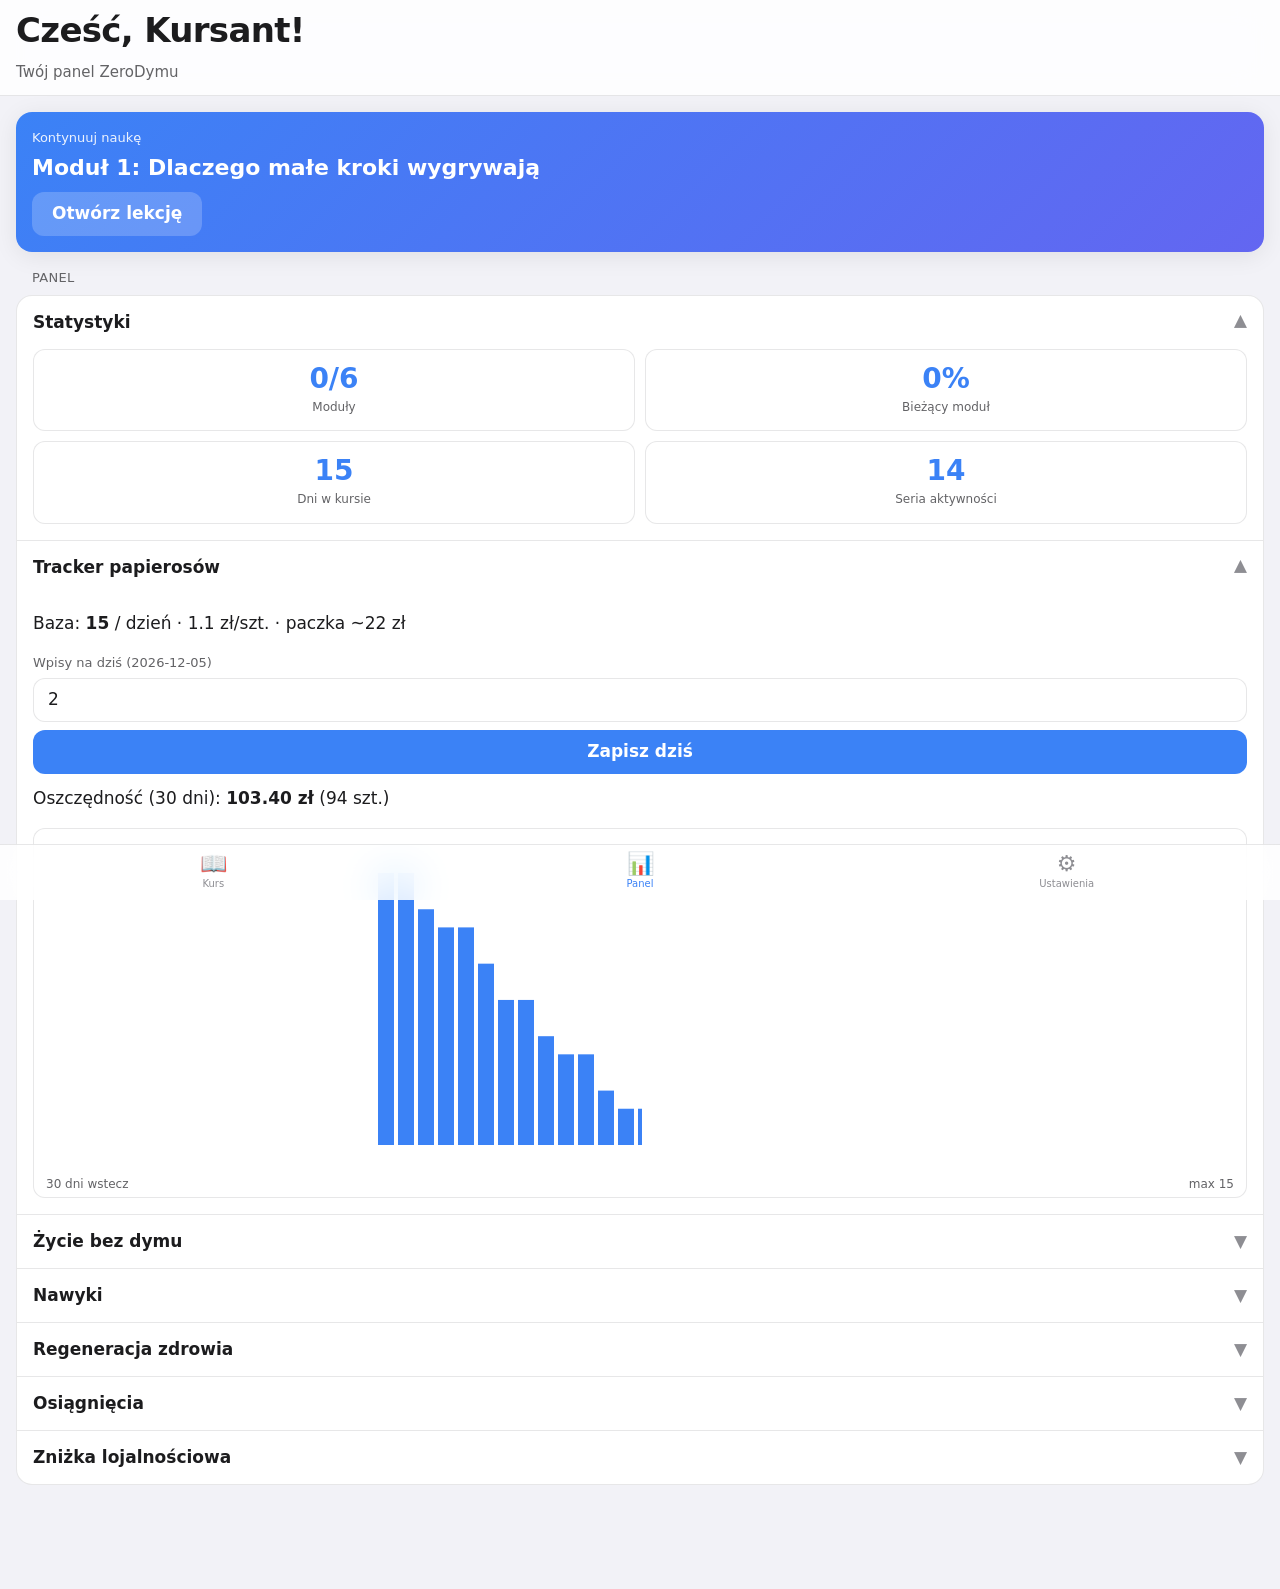
==== index.html @ 046236db "Publish ZeroDymu iOS HTML mock for GitHub Pages. Co-authored-by: Cursor <cursoragent@cursor.com>" ====
<!DOCTYPE html>
<html lang="pl" data-theme="system">
  <head>
    <meta charset="UTF-8" />
    <meta
      name="viewport"
      content="width=device-width, initial-scale=1, maximum-scale=1, viewport-fit=cover"
    />
    <meta name="apple-mobile-web-app-capable" content="yes" />
    <meta name="apple-mobile-web-app-status-bar-style" content="default" />
    <meta name="theme-color" content="#3b82f6" />
    <title>ZeroDymu</title>
    <link rel="stylesheet" href="css/tokens.css" />
    <link rel="stylesheet" href="css/components.css" />
    <link rel="stylesheet" href="css/screens.css" />
  </head>
  <body>
    <div id="app" aria-live="polite"></div>

    <script src="js/data/course.js" defer></script>
    <script src="js/logic/progress.js" defer></script>
    <script src="js/logic/quiz.js" defer></script>
    <script src="js/logic/streak.js" defer></script>
    <script src="js/logic/cigarettes.js" defer></script>
    <script src="js/logic/discount.js" defer></script>
    <script src="js/logic/achievements.js" defer></script>
    <script src="js/store.js" defer></script>
    <script src="js/render.js" defer></script>
    <script src="js/router.js" defer></script>
    <script src="js/views/quiz.js" defer></script>
    <script src="js/views/course.js" defer></script>
    <script src="js/views/dashboard.js" defer></script>
    <script src="js/views/settings.js" defer></script>
    <script src="js/app.js" defer></script>
  </body>
</html>
---- css/tokens.css ----
:root {
  --primary: #3b82f6;
  --primary-hover: #2563eb;
  --primary-muted: rgba(59, 130, 246, 0.12);
  --success: #22c55e;
  --success-muted: rgba(34, 197, 94, 0.12);
  --warning: #f59e0b;
  --danger: #ef4444;
  --danger-muted: rgba(239, 68, 68, 0.12);

  --radius-sm: 12px;
  --radius-md: 16px;
  --radius-lg: 20px;
  --radius-pill: 999px;

  --font: -apple-system, BlinkMacSystemFont, "SF Pro Text", "Segoe UI", system-ui, sans-serif;
  --touch-min: 44px;
  --transition: 180ms ease;
  --shadow-sm: 0 1px 2px rgba(0, 0, 0, 0.06), 0 4px 12px rgba(0, 0, 0, 0.04);
  --shadow-md: 0 4px 24px rgba(0, 0, 0, 0.08);

  --safe-top: env(safe-area-inset-top, 0px);
  --safe-bottom: env(safe-area-inset-bottom, 0px);
  --tab-h: 56px;
  --header-h: 52px;
}

html[data-theme="light"],
html:not([data-theme]) {
  color-scheme: light;
  --bg: #f2f2f7;
  --bg-elevated: #ffffff;
  --bg-grouped: #ffffff;
  --text: #1c1c1e;
  --text-secondary: #636366;
  --text-tertiary: #8e8e93;
  --separator: rgba(60, 60, 67, 0.12);
  --glass: rgba(255, 255, 255, 0.82);
  --overlay: rgba(0, 0, 0, 0.4);
}

html[data-theme="dark"] {
  color-scheme: dark;
  --bg: #000000;
  --bg-elevated: #1c1c1e;
  --bg-grouped: #2c2c2e;
  --text: #f5f5f7;
  --text-secondary: #aeaeb2;
  --text-tertiary: #636366;
  --separator: rgba(84, 84, 88, 0.65);
  --glass: rgba(28, 28, 30, 0.88);
  --overlay: rgba(0, 0, 0, 0.55);
}

@media (prefers-color-scheme: dark) {
  html[data-theme="system"] {
    color-scheme: dark;
    --bg: #000000;
    --bg-elevated: #1c1c1e;
    --bg-grouped: #2c2c2e;
    --text: #f5f5f7;
    --text-secondary: #aeaeb2;
    --text-tertiary: #636366;
    --separator: rgba(84, 84, 88, 0.65);
    --glass: rgba(28, 28, 30, 0.88);
    --overlay: rgba(0, 0, 0, 0.55);
  }
}

@media (prefers-color-scheme: light) {
  html[data-theme="system"] {
    color-scheme: light;
    --bg: #f2f2f7;
    --bg-elevated: #ffffff;
    --bg-grouped: #ffffff;
    --text: #1c1c1e;
    --text-secondary: #636366;
    --text-tertiary: #8e8e93;
    --separator: rgba(60, 60, 67, 0.12);
    --glass: rgba(255, 255, 255, 0.82);
    --overlay: rgba(0, 0, 0, 0.4);
  }
}

*,
*::before,
*::after {
  box-sizing: border-box;
}

html {
  -webkit-text-size-adjust: 100%;
  -webkit-tap-highlight-color: transparent;
}

body {
  margin: 0;
  font-family: var(--font);
  font-size: 17px;
  line-height: 1.47;
  color: var(--text);
  background: var(--bg);
  min-height: 100dvh;
  overflow-x: hidden;
}

button,
input,
select {
  font: inherit;
  color: inherit;
}

a {
  color: var(--primary);
  text-decoration: none;
}
---- css/components.css ----
.app-shell {
  display: flex;
  flex-direction: column;
  min-height: 100dvh;
  padding-top: var(--safe-top);
  padding-bottom: calc(var(--tab-h) + var(--safe-bottom));
}

.app-main {
  flex: 1;
  overflow-y: auto;
  -webkit-overflow-scrolling: touch;
}

.nav-header {
  position: sticky;
  top: 0;
  z-index: 20;
  display: flex;
  align-items: center;
  gap: 8px;
  min-height: var(--header-h);
  padding: 8px 16px;
  background: var(--glass);
  backdrop-filter: saturate(180%) blur(20px);
  -webkit-backdrop-filter: saturate(180%) blur(20px);
  border-bottom: 1px solid var(--separator);
}

.nav-header--large {
  flex-direction: column;
  align-items: stretch;
  padding-bottom: 12px;
}

.nav-header__row {
  display: flex;
  align-items: center;
  gap: 8px;
  width: 100%;
}

.nav-back {
  display: flex;
  align-items: center;
  justify-content: center;
  min-width: var(--touch-min);
  min-height: var(--touch-min);
  margin: -8px;
  padding: 8px;
  border: none;
  background: transparent;
  color: var(--primary);
  border-radius: var(--radius-sm);
  cursor: pointer;
  transition: transform var(--transition), opacity var(--transition);
}

.nav-back:active {
  transform: scale(0.96);
  opacity: 0.7;
}

.nav-title {
  flex: 1;
  font-size: 17px;
  font-weight: 600;
  text-align: center;
  margin: 0;
  white-space: nowrap;
  overflow: hidden;
  text-overflow: ellipsis;
}

.nav-title--large {
  font-size: 34px;
  font-weight: 700;
  letter-spacing: -0.02em;
  text-align: left;
  line-height: 1.1;
  margin-top: 4px;
}

.nav-subtitle {
  font-size: 15px;
  color: var(--text-secondary);
  margin: 4px 0 0;
}

.screen-padding {
  padding: 16px 16px 24px;
}

.tab-bar {
  position: fixed;
  bottom: 0;
  left: 0;
  right: 0;
  z-index: 30;
  display: flex;
  justify-content: space-around;
  align-items: stretch;
  min-height: var(--tab-h);
  padding-bottom: var(--safe-bottom);
  background: var(--glass);
  backdrop-filter: saturate(180%) blur(20px);
  -webkit-backdrop-filter: saturate(180%) blur(20px);
  border-top: 1px solid var(--separator);
}

.tab-bar__item {
  flex: 1;
  display: flex;
  flex-direction: column;
  align-items: center;
  justify-content: center;
  gap: 2px;
  min-height: var(--touch-min);
  padding: 6px 4px;
  border: none;
  background: transparent;
  color: var(--text-tertiary);
  font-size: 10px;
  font-weight: 500;
  cursor: pointer;
  transition: color var(--transition), transform var(--transition);
}

.tab-bar__item:active {
  transform: scale(0.95);
}

.tab-bar__item.is-active {
  color: var(--primary);
}

.tab-bar__icon {
  font-size: 22px;
  line-height: 1;
}

.card {
  background: var(--bg-elevated);
  border-radius: var(--radius-md);
  border: 1px solid var(--separator);
  box-shadow: var(--shadow-sm);
  overflow: hidden;
}

.card--interactive {
  cursor: pointer;
  transition: transform var(--transition), box-shadow var(--transition);
}

.card--interactive:active {
  transform: scale(0.98);
}

.card__body {
  padding: 16px;
}

.btn {
  display: inline-flex;
  align-items: center;
  justify-content: center;
  gap: 8px;
  min-height: var(--touch-min);
  padding: 0 20px;
  border: none;
  border-radius: var(--radius-sm);
  font-size: 17px;
  font-weight: 600;
  cursor: pointer;
  transition: transform var(--transition), background var(--transition), opacity var(--transition);
}

.btn:active {
  transform: scale(0.98);
}

.btn--primary {
  background: var(--primary);
  color: #fff;
}

.btn--primary:disabled {
  opacity: 0.45;
  cursor: not-allowed;
  transform: none;
}

.btn--secondary {
  background: var(--primary-muted);
  color: var(--primary);
}

.btn--ghost {
  background: transparent;
  color: var(--primary);
}

.btn--block {
  display: flex;
  width: 100%;
}

.badge {
  display: inline-flex;
  align-items: center;
  padding: 4px 10px;
  border-radius: var(--radius-pill);
  font-size: 12px;
  font-weight: 600;
}

.badge--locked {
  background: var(--separator);
  color: var(--text-secondary);
}

.badge--progress {
  background: var(--primary-muted);
  color: var(--primary);
}

.badge--done {
  background: var(--success-muted);
  color: var(--success);
}

.progress-bar {
  height: 6px;
  background: var(--separator);
  border-radius: var(--radius-pill);
  overflow: hidden;
}

.progress-bar__fill {
  height: 100%;
  background: var(--primary);
  border-radius: var(--radius-pill);
  transition: width 300ms ease;
}

.grouped-section {
  margin-bottom: 24px;
}

.grouped-section__title {
  font-size: 13px;
  font-weight: 400;
  color: var(--text-secondary);
  text-transform: uppercase;
  letter-spacing: 0.02em;
  margin: 0 0 8px 16px;
}

.accordion {
  border-radius: var(--radius-md);
  overflow: hidden;
  border: 1px solid var(--separator);
  background: var(--bg-grouped);
}

.accordion__item {
  border-bottom: 1px solid var(--separator);
}

.accordion__item:last-child {
  border-bottom: none;
}

.accordion__trigger {
  display: flex;
  align-items: center;
  justify-content: space-between;
  width: 100%;
  min-height: var(--touch-min);
  padding: 14px 16px;
  border: none;
  background: transparent;
  text-align: left;
  font-size: 17px;
  font-weight: 600;
  cursor: pointer;
  transition: background var(--transition);
}

.accordion__trigger:active {
  background: var(--separator);
}

.accordion__chevron {
  color: var(--text-tertiary);
  transition: transform var(--transition);
}

.accordion__item.is-open .accordion__chevron {
  transform: rotate(180deg);
}

.accordion__panel {
  display: none;
  padding: 0 16px 16px;
}

.accordion__item.is-open .accordion__panel {
  display: block;
}

.quiz-option {
  display: flex;
  align-items: flex-start;
  gap: 12px;
  width: 100%;
  min-height: var(--touch-min);
  padding: 14px 16px;
  margin-bottom: 8px;
  border: 1px solid var(--separator);
  border-radius: var(--radius-sm);
  background: var(--bg-elevated);
  text-align: left;
  cursor: pointer;
  transition: border-color var(--transition), background var(--transition), transform var(--transition);
}

.quiz-option:active {
  transform: scale(0.99);
}

.quiz-option.is-selected {
  border-color: var(--primary);
  background: var(--primary-muted);
}

.quiz-option.is-correct {
  border-color: var(--success);
  background: var(--success-muted);
}

.quiz-option.is-wrong {
  border-color: var(--danger);
  background: var(--danger-muted);
}

.skeleton {
  background: linear-gradient(90deg, var(--separator) 25%, transparent 50%, var(--separator) 75%);
  background-size: 200% 100%;
  animation: shimmer 1.2s infinite;
  border-radius: var(--radius-sm);
}

@keyframes shimmer {
  0% {
    background-position: 200% 0;
  }
  100% {
    background-position: -200% 0;
  }
}

.empty-state {
  text-align: center;
  padding: 32px 16px;
  color: var(--text-secondary);
}

.empty-state__icon {
  font-size: 40px;
  margin-bottom: 8px;
}

.toast {
  position: fixed;
  left: 16px;
  right: 16px;
  bottom: calc(var(--tab-h) + var(--safe-bottom) + 12px);
  z-index: 50;
  padding: 14px 16px;
  background: var(--bg-elevated);
  border: 1px solid var(--separator);
  border-radius: var(--radius-md);
  box-shadow: var(--shadow-md);
  font-size: 15px;
  animation: slideUp 250ms ease;
}

@keyframes slideUp {
  from {
    opacity: 0;
    transform: translateY(12px);
  }
  to {
    opacity: 1;
    transform: translateY(0);
  }
}

.list-row {
  display: flex;
  align-items: center;
  gap: 12px;
  padding: 14px 16px;
  border-bottom: 1px solid var(--separator);
}

.list-row:last-child {
  border-bottom: none;
}

.list-row--locked {
  opacity: 0.55;
}

.list-row__icon {
  width: 36px;
  height: 36px;
  display: flex;
  align-items: center;
  justify-content: center;
  border-radius: 10px;
  background: var(--primary-muted);
  font-size: 18px;
  flex-shrink: 0;
}

.list-row__content {
  flex: 1;
  min-width: 0;
}

.list-row__title {
  font-weight: 600;
  margin: 0;
  font-size: 17px;
}

.list-row__meta {
  font-size: 13px;
  color: var(--text-secondary);
  margin: 2px 0 0;
}

.field-label {
  display: block;
  font-size: 13px;
  color: var(--text-secondary);
  margin-bottom: 6px;
}

.field-input {
  width: 100%;
  min-height: var(--touch-min);
  padding: 0 14px;
  border: 1px solid var(--separator);
  border-radius: var(--radius-sm);
  background: var(--bg-elevated);
}

.field-input:focus {
  outline: 2px solid var(--primary);
  outline-offset: 0;
}
---- css/screens.css ----
.stack {
  display: flex;
  flex-direction: column;
  gap: 12px;
}

.module-card {
  padding: 16px;
}

.module-card__header {
  display: flex;
  align-items: flex-start;
  justify-content: space-between;
  gap: 12px;
  margin-bottom: 10px;
}

.module-card__num {
  font-size: 13px;
  font-weight: 600;
  color: var(--primary);
}

.module-card__title {
  font-size: 20px;
  font-weight: 700;
  margin: 4px 0 6px;
  letter-spacing: -0.02em;
}

.module-card__desc {
  font-size: 15px;
  color: var(--text-secondary);
  margin: 0 0 12px;
  line-height: 1.45;
}

.cta-hero {
  background: linear-gradient(135deg, var(--primary) 0%, #6366f1 100%);
  color: #fff;
  border: none;
  box-shadow: var(--shadow-md);
}

.cta-hero .module-card__desc,
.cta-hero .nav-subtitle {
  color: rgba(255, 255, 255, 0.85);
}

.cta-hero .btn--secondary {
  background: rgba(255, 255, 255, 0.2);
  color: #fff;
}

.lesson-reader {
  max-width: 680px;
  margin: 0 auto;
}

.lesson-toc {
  padding: 14px 16px;
  margin-bottom: 16px;
  background: var(--bg-elevated);
  border-radius: var(--radius-md);
  border: 1px solid var(--separator);
}

.lesson-toc__title {
  font-size: 13px;
  font-weight: 600;
  color: var(--text-secondary);
  margin: 0 0 8px;
  text-transform: uppercase;
}

.lesson-toc ul {
  margin: 0;
  padding-left: 18px;
}

.lesson-toc a {
  font-size: 15px;
  line-height: 1.8;
}

.callout {
  padding: 16px;
  margin: 20px 0;
  border-radius: var(--radius-md);
  border-left: 4px solid var(--primary);
  background: var(--primary-muted);
}

.callout--task {
  border-left-color: var(--warning);
  background: rgba(245, 158, 11, 0.12);
}

.callout__label {
  font-size: 12px;
  font-weight: 700;
  text-transform: uppercase;
  letter-spacing: 0.04em;
  margin-bottom: 6px;
  color: var(--primary);
}

.callout--task .callout__label {
  color: var(--warning);
}

.lesson-content h2 {
  font-size: 22px;
  font-weight: 700;
  margin: 28px 0 12px;
  letter-spacing: -0.02em;
}

.lesson-content h3 {
  font-size: 18px;
  font-weight: 600;
  margin: 20px 0 8px;
}

.lesson-content p {
  margin: 0 0 14px;
  line-height: 1.58;
  color: var(--text);
}

.lesson-content ul,
.lesson-content ol {
  margin: 0 0 16px;
  padding-left: 22px;
  line-height: 1.55;
}

.stats-grid {
  display: grid;
  grid-template-columns: 1fr 1fr;
  gap: 10px;
}

.stat-tile {
  padding: 14px;
  text-align: center;
  background: var(--bg-elevated);
  border-radius: var(--radius-sm);
  border: 1px solid var(--separator);
}

.stat-tile__value {
  font-size: 28px;
  font-weight: 700;
  color: var(--primary);
  line-height: 1.1;
}

.stat-tile__label {
  font-size: 12px;
  color: var(--text-secondary);
  margin-top: 4px;
}

.chart-wrap {
  margin-top: 12px;
  padding: 12px 8px 4px;
  background: var(--bg-elevated);
  border-radius: var(--radius-sm);
  border: 1px solid var(--separator);
}

.chart-legend {
  display: flex;
  justify-content: space-between;
  font-size: 12px;
  color: var(--text-secondary);
  margin-top: 8px;
  padding: 0 4px;
}

.milestone-pills {
  display: flex;
  flex-wrap: wrap;
  gap: 8px;
  margin-top: 12px;
}

.milestone-pill {
  display: inline-flex;
  align-items: center;
  gap: 6px;
  padding: 8px 12px;
  border-radius: var(--radius-pill);
  font-size: 13px;
  font-weight: 600;
  border: 1px solid var(--separator);
  background: var(--bg-elevated);
  color: var(--text-secondary);
}

.milestone-pill.is-done {
  border-color: var(--success);
  background: var(--success-muted);
  color: var(--success);
}

.health-timeline {
  position: relative;
  padding-left: 20px;
  margin-top: 8px;
}

.health-timeline::before {
  content: "";
  position: absolute;
  left: 5px;
  top: 4px;
  bottom: 4px;
  width: 2px;
  background: var(--separator);
}

.health-step {
  position: relative;
  padding-bottom: 16px;
}

.health-step::before {
  content: "";
  position: absolute;
  left: -20px;
  top: 6px;
  width: 12px;
  height: 12px;
  border-radius: 50%;
  background: var(--separator);
  border: 2px solid var(--bg-grouped);
}

.health-step.is-done::before {
  background: var(--success);
}

.health-step__title {
  font-weight: 600;
  margin: 0 0 4px;
}

.health-step__desc {
  font-size: 14px;
  color: var(--text-secondary);
  margin: 0;
}

.achievement-row {
  display: flex;
  align-items: center;
  gap: 12px;
  padding: 10px 0;
  border-bottom: 1px solid var(--separator);
}

.achievement-row:last-child {
  border-bottom: none;
}

.achievement-row.is-unlocked .achievement-row__icon {
  filter: none;
  opacity: 1;
}

.achievement-row__icon {
  font-size: 28px;
  opacity: 0.35;
  filter: grayscale(1);
}

.discount-code {
  display: flex;
  align-items: center;
  justify-content: space-between;
  gap: 12px;
  padding: 14px;
  margin-top: 12px;
  background: var(--primary-muted);
  border-radius: var(--radius-sm);
  font-family: ui-monospace, monospace;
  font-weight: 600;
  font-size: 16px;
}

.habit-item {
  display: flex;
  align-items: center;
  gap: 12px;
  padding: 10px 0;
}

.habit-check {
  width: 28px;
  height: 28px;
  border-radius: 8px;
  border: 2px solid var(--separator);
  background: var(--bg-elevated);
  display: flex;
  align-items: center;
  justify-content: center;
  cursor: pointer;
  transition: background var(--transition), border-color var(--transition);
}

.habit-check.is-checked {
  background: var(--success);
  border-color: var(--success);
  color: #fff;
}

.quiz-result {
  padding: 14px;
  margin-top: 12px;
  border-radius: var(--radius-sm);
  font-size: 15px;
}

.quiz-result--ok {
  background: var(--success-muted);
  color: var(--success);
}

.quiz-result--fail {
  background: var(--danger-muted);
  color: var(--danger);
}

.settings-row {
  display: flex;
  align-items: center;
  justify-content: space-between;
  min-height: var(--touch-min);
  padding: 4px 0;
}

.segmented {
  display: flex;
  background: var(--separator);
  border-radius: var(--radius-sm);
  padding: 2px;
  gap: 2px;
}

.segmented__btn {
  flex: 1;
  min-height: 36px;
  padding: 0 8px;
  border: none;
  border-radius: 10px;
  background: transparent;
  font-size: 13px;
  font-weight: 600;
  color: var(--text-secondary);
  cursor: pointer;
}

.segmented__btn.is-active {
  background: var(--bg-elevated);
  color: var(--text);
  box-shadow: var(--shadow-sm);
}

.loading-screen {
  padding: 24px 16px;
}

.loading-screen .skeleton {
  height: 80px;
  margin-bottom: 12px;
}

.error-banner {
  padding: 16px;
  margin: 16px;
  background: var(--danger-muted);
  border-radius: var(--radius-md);
  color: var(--danger);
}
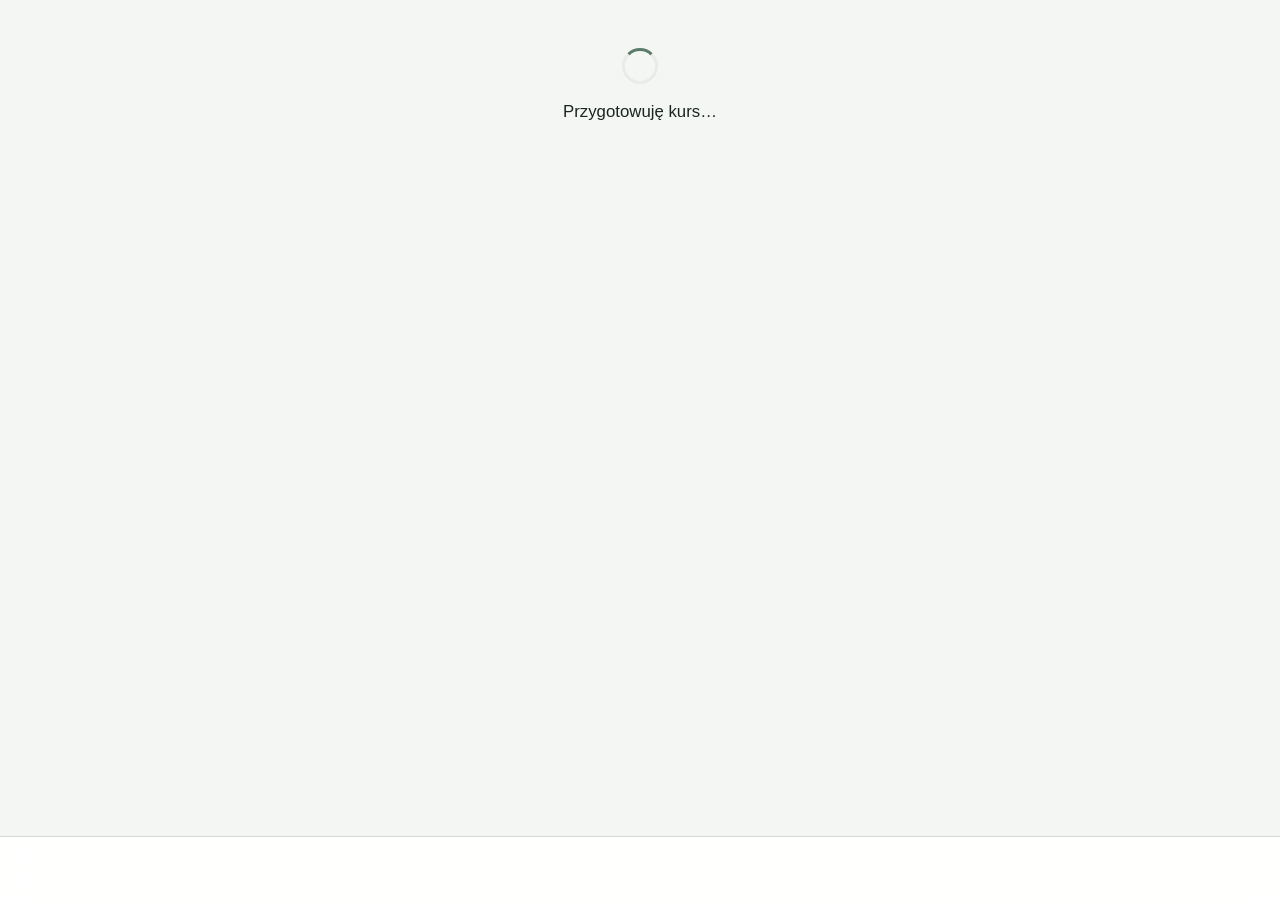
==== commit 52dfcc05: "feat(sonnet): pierwszy szkielet mocka na GitHub Pages Dodaje wariant sonnet/ z zakładkami Kurs, Pane" ====
--- a/index.html
+++ b/index.html
@@ -1,36 +1,13 @@
 <!DOCTYPE html>
-<html lang="pl" data-theme="system">
+<html lang="pl">
   <head>
     <meta charset="UTF-8" />
-    <meta
-      name="viewport"
-      content="width=device-width, initial-scale=1, maximum-scale=1, viewport-fit=cover"
-    />
-    <meta name="apple-mobile-web-app-capable" content="yes" />
-    <meta name="apple-mobile-web-app-status-bar-style" content="default" />
-    <meta name="theme-color" content="#3b82f6" />
+    <meta name="viewport" content="width=device-width, initial-scale=1" />
+    <meta http-equiv="refresh" content="0; url=./sonnet/" />
+    <link rel="canonical" href="./sonnet/" />
     <title>ZeroDymu</title>
-    <link rel="stylesheet" href="css/tokens.css" />
-    <link rel="stylesheet" href="css/components.css" />
-    <link rel="stylesheet" href="css/screens.css" />
   </head>
   <body>
-    <div id="app" aria-live="polite"></div>
-
-    <script src="js/data/course.js" defer></script>
-    <script src="js/logic/progress.js" defer></script>
-    <script src="js/logic/quiz.js" defer></script>
-    <script src="js/logic/streak.js" defer></script>
-    <script src="js/logic/cigarettes.js" defer></script>
-    <script src="js/logic/discount.js" defer></script>
-    <script src="js/logic/achievements.js" defer></script>
-    <script src="js/store.js" defer></script>
-    <script src="js/render.js" defer></script>
-    <script src="js/router.js" defer></script>
-    <script src="js/views/quiz.js" defer></script>
-    <script src="js/views/course.js" defer></script>
-    <script src="js/views/dashboard.js" defer></script>
-    <script src="js/views/settings.js" defer></script>
-    <script src="js/app.js" defer></script>
+    <p><a href="./sonnet/">Otwórz prototyp ZeroDymu (Sonnet)</a></p>
   </body>
 </html>
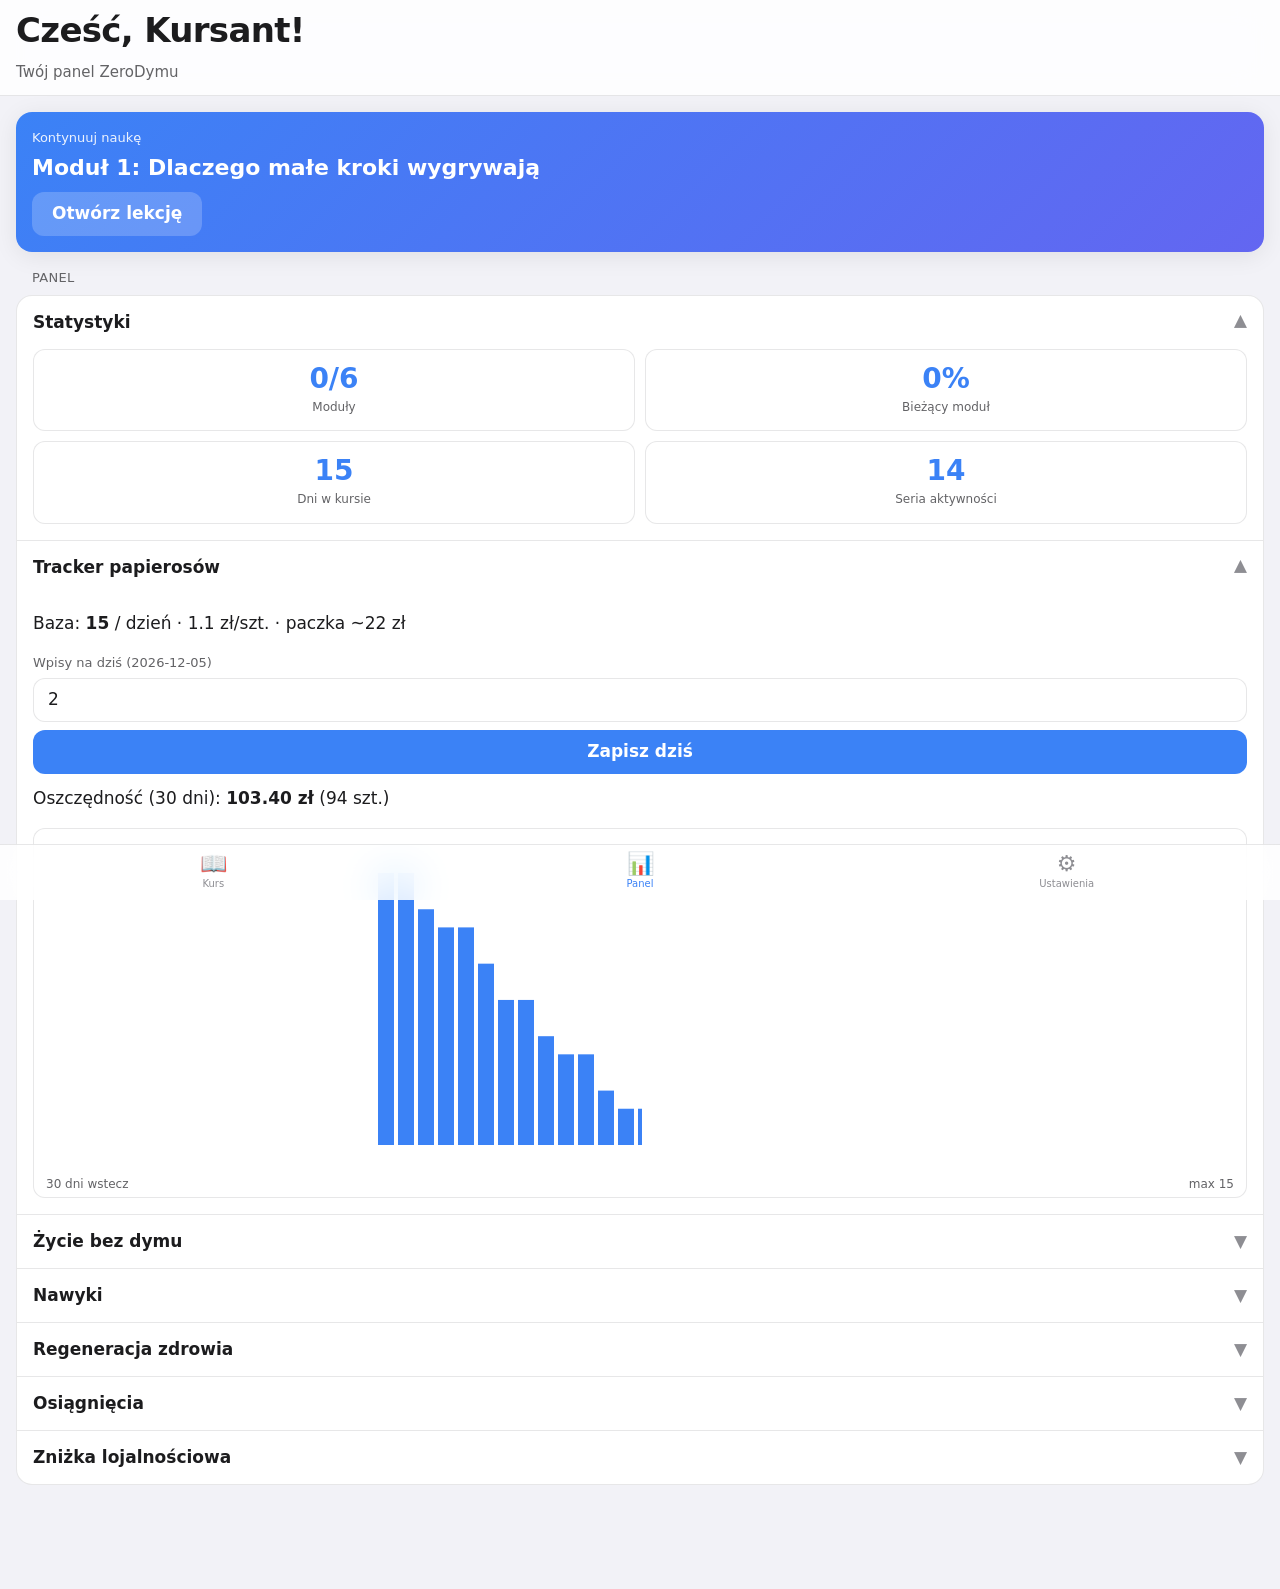
==== commit e16c64ee: "fix: korzeń serwuje starą wersję, /sonnet bieżący prototyp Usuwa przekierowanie z głównego adresu. W" ====
--- a/index.html
+++ b/index.html
@@ -1,13 +1,36 @@
 <!DOCTYPE html>
-<html lang="pl">
+<html lang="pl" data-theme="system">
   <head>
     <meta charset="UTF-8" />
-    <meta name="viewport" content="width=device-width, initial-scale=1" />
-    <meta http-equiv="refresh" content="0; url=./sonnet/" />
-    <link rel="canonical" href="./sonnet/" />
+    <meta
+      name="viewport"
+      content="width=device-width, initial-scale=1, maximum-scale=1, viewport-fit=cover"
+    />
+    <meta name="apple-mobile-web-app-capable" content="yes" />
+    <meta name="apple-mobile-web-app-status-bar-style" content="default" />
+    <meta name="theme-color" content="#3b82f6" />
     <title>ZeroDymu</title>
+    <link rel="stylesheet" href="css/tokens.css" />
+    <link rel="stylesheet" href="css/components.css" />
+    <link rel="stylesheet" href="css/screens.css" />
   </head>
   <body>
-    <p><a href="./sonnet/">Otwórz prototyp ZeroDymu (Sonnet)</a></p>
+    <div id="app" aria-live="polite"></div>
+
+    <script src="js/data/course.js" defer></script>
+    <script src="js/logic/progress.js" defer></script>
+    <script src="js/logic/quiz.js" defer></script>
+    <script src="js/logic/streak.js" defer></script>
+    <script src="js/logic/cigarettes.js" defer></script>
+    <script src="js/logic/discount.js" defer></script>
+    <script src="js/logic/achievements.js" defer></script>
+    <script src="js/store.js" defer></script>
+    <script src="js/render.js" defer></script>
+    <script src="js/router.js" defer></script>
+    <script src="js/views/quiz.js" defer></script>
+    <script src="js/views/course.js" defer></script>
+    <script src="js/views/dashboard.js" defer></script>
+    <script src="js/views/settings.js" defer></script>
+    <script src="js/app.js" defer></script>
   </body>
 </html>
--- a/css/tokens.css
+++ b/css/tokens.css
@@ -0,0 +1,117 @@
+:root {
+  --primary: #3b82f6;
+  --primary-hover: #2563eb;
+  --primary-muted: rgba(59, 130, 246, 0.12);
+  --success: #22c55e;
+  --success-muted: rgba(34, 197, 94, 0.12);
+  --warning: #f59e0b;
+  --danger: #ef4444;
+  --danger-muted: rgba(239, 68, 68, 0.12);
+
+  --radius-sm: 12px;
+  --radius-md: 16px;
+  --radius-lg: 20px;
+  --radius-pill: 999px;
+
+  --font: -apple-system, BlinkMacSystemFont, "SF Pro Text", "Segoe UI", system-ui, sans-serif;
+  --touch-min: 44px;
+  --transition: 180ms ease;
+  --shadow-sm: 0 1px 2px rgba(0, 0, 0, 0.06), 0 4px 12px rgba(0, 0, 0, 0.04);
+  --shadow-md: 0 4px 24px rgba(0, 0, 0, 0.08);
+
+  --safe-top: env(safe-area-inset-top, 0px);
+  --safe-bottom: env(safe-area-inset-bottom, 0px);
+  --tab-h: 56px;
+  --header-h: 52px;
+}
+
+html[data-theme="light"],
+html:not([data-theme]) {
+  color-scheme: light;
+  --bg: #f2f2f7;
+  --bg-elevated: #ffffff;
+  --bg-grouped: #ffffff;
+  --text: #1c1c1e;
+  --text-secondary: #636366;
+  --text-tertiary: #8e8e93;
+  --separator: rgba(60, 60, 67, 0.12);
+  --glass: rgba(255, 255, 255, 0.82);
+  --overlay: rgba(0, 0, 0, 0.4);
+}
+
+html[data-theme="dark"] {
+  color-scheme: dark;
+  --bg: #000000;
+  --bg-elevated: #1c1c1e;
+  --bg-grouped: #2c2c2e;
+  --text: #f5f5f7;
+  --text-secondary: #aeaeb2;
+  --text-tertiary: #636366;
+  --separator: rgba(84, 84, 88, 0.65);
+  --glass: rgba(28, 28, 30, 0.88);
+  --overlay: rgba(0, 0, 0, 0.55);
+}
+
+@media (prefers-color-scheme: dark) {
+  html[data-theme="system"] {
+    color-scheme: dark;
+    --bg: #000000;
+    --bg-elevated: #1c1c1e;
+    --bg-grouped: #2c2c2e;
+    --text: #f5f5f7;
+    --text-secondary: #aeaeb2;
+    --text-tertiary: #636366;
+    --separator: rgba(84, 84, 88, 0.65);
+    --glass: rgba(28, 28, 30, 0.88);
+    --overlay: rgba(0, 0, 0, 0.55);
+  }
+}
+
+@media (prefers-color-scheme: light) {
+  html[data-theme="system"] {
+    color-scheme: light;
+    --bg: #f2f2f7;
+    --bg-elevated: #ffffff;
+    --bg-grouped: #ffffff;
+    --text: #1c1c1e;
+    --text-secondary: #636366;
+    --text-tertiary: #8e8e93;
+    --separator: rgba(60, 60, 67, 0.12);
+    --glass: rgba(255, 255, 255, 0.82);
+    --overlay: rgba(0, 0, 0, 0.4);
+  }
+}
+
+*,
+*::before,
+*::after {
+  box-sizing: border-box;
+}
+
+html {
+  -webkit-text-size-adjust: 100%;
+  -webkit-tap-highlight-color: transparent;
+}
+
+body {
+  margin: 0;
+  font-family: var(--font);
+  font-size: 17px;
+  line-height: 1.47;
+  color: var(--text);
+  background: var(--bg);
+  min-height: 100dvh;
+  overflow-x: hidden;
+}
+
+button,
+input,
+select {
+  font: inherit;
+  color: inherit;
+}
+
+a {
+  color: var(--primary);
+  text-decoration: none;
+}
--- a/css/components.css
+++ b/css/components.css
@@ -0,0 +1,464 @@
+.app-shell {
+  display: flex;
+  flex-direction: column;
+  min-height: 100dvh;
+  padding-top: var(--safe-top);
+  padding-bottom: calc(var(--tab-h) + var(--safe-bottom));
+}
+
+.app-main {
+  flex: 1;
+  overflow-y: auto;
+  -webkit-overflow-scrolling: touch;
+}
+
+.nav-header {
+  position: sticky;
+  top: 0;
+  z-index: 20;
+  display: flex;
+  align-items: center;
+  gap: 8px;
+  min-height: var(--header-h);
+  padding: 8px 16px;
+  background: var(--glass);
+  backdrop-filter: saturate(180%) blur(20px);
+  -webkit-backdrop-filter: saturate(180%) blur(20px);
+  border-bottom: 1px solid var(--separator);
+}
+
+.nav-header--large {
+  flex-direction: column;
+  align-items: stretch;
+  padding-bottom: 12px;
+}
+
+.nav-header__row {
+  display: flex;
+  align-items: center;
+  gap: 8px;
+  width: 100%;
+}
+
+.nav-back {
+  display: flex;
+  align-items: center;
+  justify-content: center;
+  min-width: var(--touch-min);
+  min-height: var(--touch-min);
+  margin: -8px;
+  padding: 8px;
+  border: none;
+  background: transparent;
+  color: var(--primary);
+  border-radius: var(--radius-sm);
+  cursor: pointer;
+  transition: transform var(--transition), opacity var(--transition);
+}
+
+.nav-back:active {
+  transform: scale(0.96);
+  opacity: 0.7;
+}
+
+.nav-title {
+  flex: 1;
+  font-size: 17px;
+  font-weight: 600;
+  text-align: center;
+  margin: 0;
+  white-space: nowrap;
+  overflow: hidden;
+  text-overflow: ellipsis;
+}
+
+.nav-title--large {
+  font-size: 34px;
+  font-weight: 700;
+  letter-spacing: -0.02em;
+  text-align: left;
+  line-height: 1.1;
+  margin-top: 4px;
+}
+
+.nav-subtitle {
+  font-size: 15px;
+  color: var(--text-secondary);
+  margin: 4px 0 0;
+}
+
+.screen-padding {
+  padding: 16px 16px 24px;
+}
+
+.tab-bar {
+  position: fixed;
+  bottom: 0;
+  left: 0;
+  right: 0;
+  z-index: 30;
+  display: flex;
+  justify-content: space-around;
+  align-items: stretch;
+  min-height: var(--tab-h);
+  padding-bottom: var(--safe-bottom);
+  background: var(--glass);
+  backdrop-filter: saturate(180%) blur(20px);
+  -webkit-backdrop-filter: saturate(180%) blur(20px);
+  border-top: 1px solid var(--separator);
+}
+
+.tab-bar__item {
+  flex: 1;
+  display: flex;
+  flex-direction: column;
+  align-items: center;
+  justify-content: center;
+  gap: 2px;
+  min-height: var(--touch-min);
+  padding: 6px 4px;
+  border: none;
+  background: transparent;
+  color: var(--text-tertiary);
+  font-size: 10px;
+  font-weight: 500;
+  cursor: pointer;
+  transition: color var(--transition), transform var(--transition);
+}
+
+.tab-bar__item:active {
+  transform: scale(0.95);
+}
+
+.tab-bar__item.is-active {
+  color: var(--primary);
+}
+
+.tab-bar__icon {
+  font-size: 22px;
+  line-height: 1;
+}
+
+.card {
+  background: var(--bg-elevated);
+  border-radius: var(--radius-md);
+  border: 1px solid var(--separator);
+  box-shadow: var(--shadow-sm);
+  overflow: hidden;
+}
+
+.card--interactive {
+  cursor: pointer;
+  transition: transform var(--transition), box-shadow var(--transition);
+}
+
+.card--interactive:active {
+  transform: scale(0.98);
+}
+
+.card__body {
+  padding: 16px;
+}
+
+.btn {
+  display: inline-flex;
+  align-items: center;
+  justify-content: center;
+  gap: 8px;
+  min-height: var(--touch-min);
+  padding: 0 20px;
+  border: none;
+  border-radius: var(--radius-sm);
+  font-size: 17px;
+  font-weight: 600;
+  cursor: pointer;
+  transition: transform var(--transition), background var(--transition), opacity var(--transition);
+}
+
+.btn:active {
+  transform: scale(0.98);
+}
+
+.btn--primary {
+  background: var(--primary);
+  color: #fff;
+}
+
+.btn--primary:disabled {
+  opacity: 0.45;
+  cursor: not-allowed;
+  transform: none;
+}
+
+.btn--secondary {
+  background: var(--primary-muted);
+  color: var(--primary);
+}
+
+.btn--ghost {
+  background: transparent;
+  color: var(--primary);
+}
+
+.btn--block {
+  display: flex;
+  width: 100%;
+}
+
+.badge {
+  display: inline-flex;
+  align-items: center;
+  padding: 4px 10px;
+  border-radius: var(--radius-pill);
+  font-size: 12px;
+  font-weight: 600;
+}
+
+.badge--locked {
+  background: var(--separator);
+  color: var(--text-secondary);
+}
+
+.badge--progress {
+  background: var(--primary-muted);
+  color: var(--primary);
+}
+
+.badge--done {
+  background: var(--success-muted);
+  color: var(--success);
+}
+
+.progress-bar {
+  height: 6px;
+  background: var(--separator);
+  border-radius: var(--radius-pill);
+  overflow: hidden;
+}
+
+.progress-bar__fill {
+  height: 100%;
+  background: var(--primary);
+  border-radius: var(--radius-pill);
+  transition: width 300ms ease;
+}
+
+.grouped-section {
+  margin-bottom: 24px;
+}
+
+.grouped-section__title {
+  font-size: 13px;
+  font-weight: 400;
+  color: var(--text-secondary);
+  text-transform: uppercase;
+  letter-spacing: 0.02em;
+  margin: 0 0 8px 16px;
+}
+
+.accordion {
+  border-radius: var(--radius-md);
+  overflow: hidden;
+  border: 1px solid var(--separator);
+  background: var(--bg-grouped);
+}
+
+.accordion__item {
+  border-bottom: 1px solid var(--separator);
+}
+
+.accordion__item:last-child {
+  border-bottom: none;
+}
+
+.accordion__trigger {
+  display: flex;
+  align-items: center;
+  justify-content: space-between;
+  width: 100%;
+  min-height: var(--touch-min);
+  padding: 14px 16px;
+  border: none;
+  background: transparent;
+  text-align: left;
+  font-size: 17px;
+  font-weight: 600;
+  cursor: pointer;
+  transition: background var(--transition);
+}
+
+.accordion__trigger:active {
+  background: var(--separator);
+}
+
+.accordion__chevron {
+  color: var(--text-tertiary);
+  transition: transform var(--transition);
+}
+
+.accordion__item.is-open .accordion__chevron {
+  transform: rotate(180deg);
+}
+
+.accordion__panel {
+  display: none;
+  padding: 0 16px 16px;
+}
+
+.accordion__item.is-open .accordion__panel {
+  display: block;
+}
+
+.quiz-option {
+  display: flex;
+  align-items: flex-start;
+  gap: 12px;
+  width: 100%;
+  min-height: var(--touch-min);
+  padding: 14px 16px;
+  margin-bottom: 8px;
+  border: 1px solid var(--separator);
+  border-radius: var(--radius-sm);
+  background: var(--bg-elevated);
+  text-align: left;
+  cursor: pointer;
+  transition: border-color var(--transition), background var(--transition), transform var(--transition);
+}
+
+.quiz-option:active {
+  transform: scale(0.99);
+}
+
+.quiz-option.is-selected {
+  border-color: var(--primary);
+  background: var(--primary-muted);
+}
+
+.quiz-option.is-correct {
+  border-color: var(--success);
+  background: var(--success-muted);
+}
+
+.quiz-option.is-wrong {
+  border-color: var(--danger);
+  background: var(--danger-muted);
+}
+
+.skeleton {
+  background: linear-gradient(90deg, var(--separator) 25%, transparent 50%, var(--separator) 75%);
+  background-size: 200% 100%;
+  animation: shimmer 1.2s infinite;
+  border-radius: var(--radius-sm);
+}
+
+@keyframes shimmer {
+  0% {
+    background-position: 200% 0;
+  }
+  100% {
+    background-position: -200% 0;
+  }
+}
+
+.empty-state {
+  text-align: center;
+  padding: 32px 16px;
+  color: var(--text-secondary);
+}
+
+.empty-state__icon {
+  font-size: 40px;
+  margin-bottom: 8px;
+}
+
+.toast {
+  position: fixed;
+  left: 16px;
+  right: 16px;
+  bottom: calc(var(--tab-h) + var(--safe-bottom) + 12px);
+  z-index: 50;
+  padding: 14px 16px;
+  background: var(--bg-elevated);
+  border: 1px solid var(--separator);
+  border-radius: var(--radius-md);
+  box-shadow: var(--shadow-md);
+  font-size: 15px;
+  animation: slideUp 250ms ease;
+}
+
+@keyframes slideUp {
+  from {
+    opacity: 0;
+    transform: translateY(12px);
+  }
+  to {
+    opacity: 1;
+    transform: translateY(0);
+  }
+}
+
+.list-row {
+  display: flex;
+  align-items: center;
+  gap: 12px;
+  padding: 14px 16px;
+  border-bottom: 1px solid var(--separator);
+}
+
+.list-row:last-child {
+  border-bottom: none;
+}
+
+.list-row--locked {
+  opacity: 0.55;
+}
+
+.list-row__icon {
+  width: 36px;
+  height: 36px;
+  display: flex;
+  align-items: center;
+  justify-content: center;
+  border-radius: 10px;
+  background: var(--primary-muted);
+  font-size: 18px;
+  flex-shrink: 0;
+}
+
+.list-row__content {
+  flex: 1;
+  min-width: 0;
+}
+
+.list-row__title {
+  font-weight: 600;
+  margin: 0;
+  font-size: 17px;
+}
+
+.list-row__meta {
+  font-size: 13px;
+  color: var(--text-secondary);
+  margin: 2px 0 0;
+}
+
+.field-label {
+  display: block;
+  font-size: 13px;
+  color: var(--text-secondary);
+  margin-bottom: 6px;
+}
+
+.field-input {
+  width: 100%;
+  min-height: var(--touch-min);
+  padding: 0 14px;
+  border: 1px solid var(--separator);
+  border-radius: var(--radius-sm);
+  background: var(--bg-elevated);
+}
+
+.field-input:focus {
+  outline: 2px solid var(--primary);
+  outline-offset: 0;
+}
--- a/css/screens.css
+++ b/css/screens.css
@@ -0,0 +1,387 @@
+.stack {
+  display: flex;
+  flex-direction: column;
+  gap: 12px;
+}
+
+.module-card {
+  padding: 16px;
+}
+
+.module-card__header {
+  display: flex;
+  align-items: flex-start;
+  justify-content: space-between;
+  gap: 12px;
+  margin-bottom: 10px;
+}
+
+.module-card__num {
+  font-size: 13px;
+  font-weight: 600;
+  color: var(--primary);
+}
+
+.module-card__title {
+  font-size: 20px;
+  font-weight: 700;
+  margin: 4px 0 6px;
+  letter-spacing: -0.02em;
+}
+
+.module-card__desc {
+  font-size: 15px;
+  color: var(--text-secondary);
+  margin: 0 0 12px;
+  line-height: 1.45;
+}
+
+.cta-hero {
+  background: linear-gradient(135deg, var(--primary) 0%, #6366f1 100%);
+  color: #fff;
+  border: none;
+  box-shadow: var(--shadow-md);
+}
+
+.cta-hero .module-card__desc,
+.cta-hero .nav-subtitle {
+  color: rgba(255, 255, 255, 0.85);
+}
+
+.cta-hero .btn--secondary {
+  background: rgba(255, 255, 255, 0.2);
+  color: #fff;
+}
+
+.lesson-reader {
+  max-width: 680px;
+  margin: 0 auto;
+}
+
+.lesson-toc {
+  padding: 14px 16px;
+  margin-bottom: 16px;
+  background: var(--bg-elevated);
+  border-radius: var(--radius-md);
+  border: 1px solid var(--separator);
+}
+
+.lesson-toc__title {
+  font-size: 13px;
+  font-weight: 600;
+  color: var(--text-secondary);
+  margin: 0 0 8px;
+  text-transform: uppercase;
+}
+
+.lesson-toc ul {
+  margin: 0;
+  padding-left: 18px;
+}
+
+.lesson-toc a {
+  font-size: 15px;
+  line-height: 1.8;
+}
+
+.callout {
+  padding: 16px;
+  margin: 20px 0;
+  border-radius: var(--radius-md);
+  border-left: 4px solid var(--primary);
+  background: var(--primary-muted);
+}
+
+.callout--task {
+  border-left-color: var(--warning);
+  background: rgba(245, 158, 11, 0.12);
+}
+
+.callout__label {
+  font-size: 12px;
+  font-weight: 700;
+  text-transform: uppercase;
+  letter-spacing: 0.04em;
+  margin-bottom: 6px;
+  color: var(--primary);
+}
+
+.callout--task .callout__label {
+  color: var(--warning);
+}
+
+.lesson-content h2 {
+  font-size: 22px;
+  font-weight: 700;
+  margin: 28px 0 12px;
+  letter-spacing: -0.02em;
+}
+
+.lesson-content h3 {
+  font-size: 18px;
+  font-weight: 600;
+  margin: 20px 0 8px;
+}
+
+.lesson-content p {
+  margin: 0 0 14px;
+  line-height: 1.58;
+  color: var(--text);
+}
+
+.lesson-content ul,
+.lesson-content ol {
+  margin: 0 0 16px;
+  padding-left: 22px;
+  line-height: 1.55;
+}
+
+.stats-grid {
+  display: grid;
+  grid-template-columns: 1fr 1fr;
+  gap: 10px;
+}
+
+.stat-tile {
+  padding: 14px;
+  text-align: center;
+  background: var(--bg-elevated);
+  border-radius: var(--radius-sm);
+  border: 1px solid var(--separator);
+}
+
+.stat-tile__value {
+  font-size: 28px;
+  font-weight: 700;
+  color: var(--primary);
+  line-height: 1.1;
+}
+
+.stat-tile__label {
+  font-size: 12px;
+  color: var(--text-secondary);
+  margin-top: 4px;
+}
+
+.chart-wrap {
+  margin-top: 12px;
+  padding: 12px 8px 4px;
+  background: var(--bg-elevated);
+  border-radius: var(--radius-sm);
+  border: 1px solid var(--separator);
+}
+
+.chart-legend {
+  display: flex;
+  justify-content: space-between;
+  font-size: 12px;
+  color: var(--text-secondary);
+  margin-top: 8px;
+  padding: 0 4px;
+}
+
+.milestone-pills {
+  display: flex;
+  flex-wrap: wrap;
+  gap: 8px;
+  margin-top: 12px;
+}
+
+.milestone-pill {
+  display: inline-flex;
+  align-items: center;
+  gap: 6px;
+  padding: 8px 12px;
+  border-radius: var(--radius-pill);
+  font-size: 13px;
+  font-weight: 600;
+  border: 1px solid var(--separator);
+  background: var(--bg-elevated);
+  color: var(--text-secondary);
+}
+
+.milestone-pill.is-done {
+  border-color: var(--success);
+  background: var(--success-muted);
+  color: var(--success);
+}
+
+.health-timeline {
+  position: relative;
+  padding-left: 20px;
+  margin-top: 8px;
+}
+
+.health-timeline::before {
+  content: "";
+  position: absolute;
+  left: 5px;
+  top: 4px;
+  bottom: 4px;
+  width: 2px;
+  background: var(--separator);
+}
+
+.health-step {
+  position: relative;
+  padding-bottom: 16px;
+}
+
+.health-step::before {
+  content: "";
+  position: absolute;
+  left: -20px;
+  top: 6px;
+  width: 12px;
+  height: 12px;
+  border-radius: 50%;
+  background: var(--separator);
+  border: 2px solid var(--bg-grouped);
+}
+
+.health-step.is-done::before {
+  background: var(--success);
+}
+
+.health-step__title {
+  font-weight: 600;
+  margin: 0 0 4px;
+}
+
+.health-step__desc {
+  font-size: 14px;
+  color: var(--text-secondary);
+  margin: 0;
+}
+
+.achievement-row {
+  display: flex;
+  align-items: center;
+  gap: 12px;
+  padding: 10px 0;
+  border-bottom: 1px solid var(--separator);
+}
+
+.achievement-row:last-child {
+  border-bottom: none;
+}
+
+.achievement-row.is-unlocked .achievement-row__icon {
+  filter: none;
+  opacity: 1;
+}
+
+.achievement-row__icon {
+  font-size: 28px;
+  opacity: 0.35;
+  filter: grayscale(1);
+}
+
+.discount-code {
+  display: flex;
+  align-items: center;
+  justify-content: space-between;
+  gap: 12px;
+  padding: 14px;
+  margin-top: 12px;
+  background: var(--primary-muted);
+  border-radius: var(--radius-sm);
+  font-family: ui-monospace, monospace;
+  font-weight: 600;
+  font-size: 16px;
+}
+
+.habit-item {
+  display: flex;
+  align-items: center;
+  gap: 12px;
+  padding: 10px 0;
+}
+
+.habit-check {
+  width: 28px;
+  height: 28px;
+  border-radius: 8px;
+  border: 2px solid var(--separator);
+  background: var(--bg-elevated);
+  display: flex;
+  align-items: center;
+  justify-content: center;
+  cursor: pointer;
+  transition: background var(--transition), border-color var(--transition);
+}
+
+.habit-check.is-checked {
+  background: var(--success);
+  border-color: var(--success);
+  color: #fff;
+}
+
+.quiz-result {
+  padding: 14px;
+  margin-top: 12px;
+  border-radius: var(--radius-sm);
+  font-size: 15px;
+}
+
+.quiz-result--ok {
+  background: var(--success-muted);
+  color: var(--success);
+}
+
+.quiz-result--fail {
+  background: var(--danger-muted);
+  color: var(--danger);
+}
+
+.settings-row {
+  display: flex;
+  align-items: center;
+  justify-content: space-between;
+  min-height: var(--touch-min);
+  padding: 4px 0;
+}
+
+.segmented {
+  display: flex;
+  background: var(--separator);
+  border-radius: var(--radius-sm);
+  padding: 2px;
+  gap: 2px;
+}
+
+.segmented__btn {
+  flex: 1;
+  min-height: 36px;
+  padding: 0 8px;
+  border: none;
+  border-radius: 10px;
+  background: transparent;
+  font-size: 13px;
+  font-weight: 600;
+  color: var(--text-secondary);
+  cursor: pointer;
+}
+
+.segmented__btn.is-active {
+  background: var(--bg-elevated);
+  color: var(--text);
+  box-shadow: var(--shadow-sm);
+}
+
+.loading-screen {
+  padding: 24px 16px;
+}
+
+.loading-screen .skeleton {
+  height: 80px;
+  margin-bottom: 12px;
+}
+
+.error-banner {
+  padding: 16px;
+  margin: 16px;
+  background: var(--danger-muted);
+  border-radius: var(--radius-md);
+  color: var(--danger);
+}
